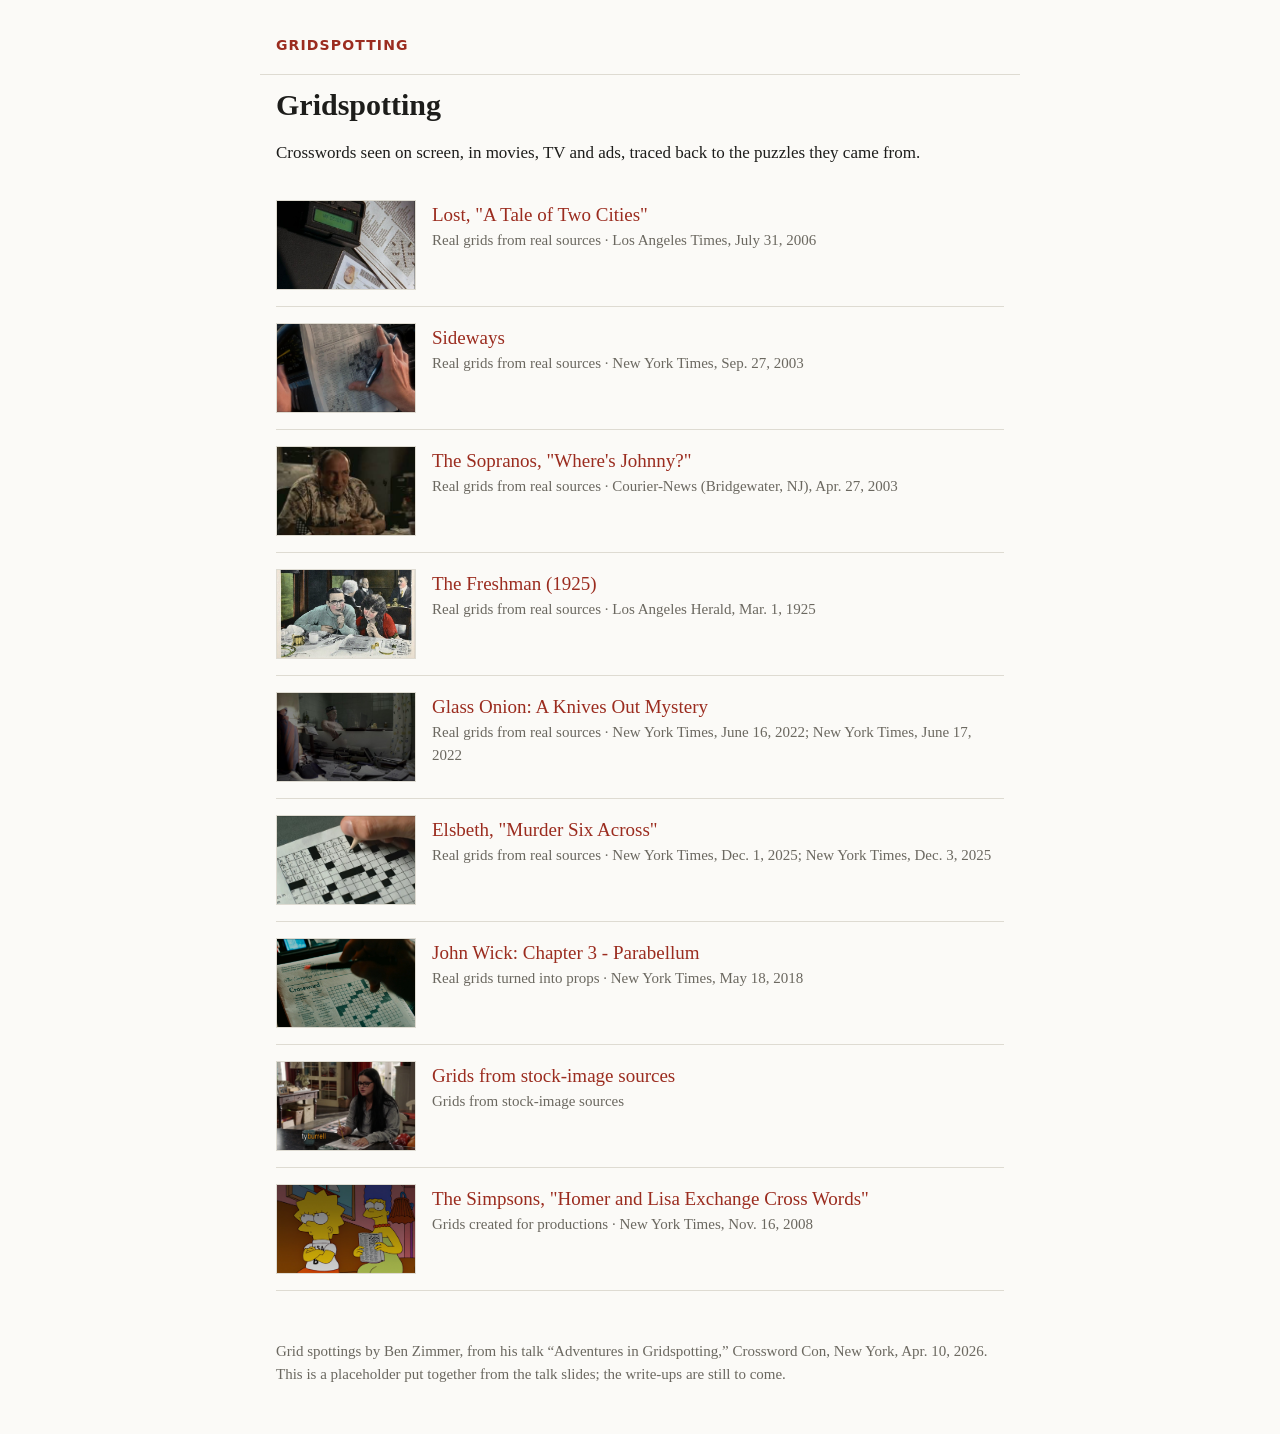
==== index.html @ f383eb67 "Gridspotting placeholder site from Ben Zimmer's Crossword Con 2026 slides Co-Authored-By: Claude Opu" ====
<!doctype html>
<html lang="en"><head><meta charset="utf-8">
<meta name="viewport" content="width=device-width, initial-scale=1">
<title>Gridspotting</title>
<link rel="stylesheet" href="style.css">
</head><body>
<header><a class="site" href="index.html">Gridspotting</a></header>
<main><h1>Gridspotting</h1><p>Crosswords seen on screen, in movies, TV and ads, traced back to the puzzles they came from.</p><ul class="posts"><li><img src="images/image35.jpg" alt="" loading="lazy"><div><a class="t" href="posts/lost-2006.html">Lost, &quot;A Tale of Two Cities&quot;</a><div class="meta">Real grids from real sources &middot; Los Angeles Times, July 31, 2006</div></div></li>
<li><img src="images/image15.jpg" alt="" loading="lazy"><div><a class="t" href="posts/sideways-2004.html">Sideways</a><div class="meta">Real grids from real sources &middot; New York Times, Sep. 27, 2003</div></div></li>
<li><img src="images/image5.jpg" alt="" loading="lazy"><div><a class="t" href="posts/sopranos-2004.html">The Sopranos, &quot;Where&#x27;s Johnny?&quot;</a><div class="meta">Real grids from real sources &middot; Courier-News (Bridgewater, NJ), Apr. 27, 2003</div></div></li>
<li><img src="images/image11.png" alt="" loading="lazy"><div><a class="t" href="posts/freshman-1925.html">The Freshman (1925)</a><div class="meta">Real grids from real sources &middot; Los Angeles Herald, Mar. 1, 1925</div></div></li>
<li><img src="images/image32.jpg" alt="" loading="lazy"><div><a class="t" href="posts/glass-onion-2022.html">Glass Onion: A Knives Out Mystery</a><div class="meta">Real grids from real sources &middot; New York Times, June 16, 2022; New York Times, June 17, 2022</div></div></li>
<li><img src="images/image22.png" alt="" loading="lazy"><div><a class="t" href="posts/elsbeth-2026.html">Elsbeth, &quot;Murder Six Across&quot;</a><div class="meta">Real grids from real sources &middot; New York Times, Dec. 1, 2025; New York Times, Dec. 3, 2025</div></div></li>
<li><img src="images/image9.png" alt="" loading="lazy"><div><a class="t" href="posts/john-wick-3.html">John Wick: Chapter 3 - Parabellum</a><div class="meta">Real grids turned into props &middot; New York Times, May 18, 2018</div></div></li>
<li><img src="images/image20.png" alt="" loading="lazy"><div><a class="t" href="posts/stock-grids.html">Grids from stock-image sources</a><div class="meta">Grids from stock-image sources</div></div></li>
<li><img src="images/image27.png" alt="" loading="lazy"><div><a class="t" href="posts/simpsons-2008.html">The Simpsons, &quot;Homer and Lisa Exchange Cross Words&quot;</a><div class="meta">Grids created for productions &middot; New York Times, Nov. 16, 2008</div></div></li></ul></main>
<footer>Grid spottings by Ben Zimmer, from his talk &ldquo;Adventures in Gridspotting,&rdquo;
Crossword Con, New York, Apr. 10, 2026. This is a placeholder put together from the talk
slides; the write-ups are still to come.</footer>
</body></html>
---- style.css ----
:root { --bg:#fbfaf7; --fg:#1d1d1b; --muted:#6b6860; --rule:#dedbd2; --accent:#9b2c1f; }
@media (prefers-color-scheme: dark) {
  :root { --bg:#161614; --fg:#ecebe6; --muted:#a29f96; --rule:#33322e; --accent:#e0806f; }
}
* { box-sizing: border-box; }
body { margin:0; background:var(--bg); color:var(--fg);
  font: 17px/1.55 Georgia, "Times New Roman", serif; }
main, header, footer { max-width: 760px; margin: 0 auto; padding: 0 16px; }
header { padding-top: 32px; border-bottom: 1px solid var(--rule); padding-bottom: 16px; }
header .site { font: 600 14px/1 system-ui, sans-serif; letter-spacing: .08em;
  text-transform: uppercase; color: var(--accent); text-decoration: none; }
h1 { font-size: 30px; line-height: 1.2; margin: 12px 0 4px; }
h2 { font-size: 22px; margin: 36px 0 8px; }
a { color: var(--accent); }
.meta, .note, footer { color: var(--muted); font-size: 15px; }
.kicker { font: 600 12px/1 system-ui, sans-serif; letter-spacing: .06em;
  text-transform: uppercase; color: var(--muted); }
figure { margin: 20px 0; }
figure img { width: 100%; height: auto; display: block; border: 1px solid var(--rule); }
.match { border-left: 3px solid var(--accent); padding: 4px 0 4px 14px; margin: 16px 0; }
ul.posts { list-style: none; padding: 0; }
ul.posts li { padding: 16px 0; border-bottom: 1px solid var(--rule); display: flex; gap: 16px; }
ul.posts img { width: 140px; height: 90px; object-fit: cover; flex: none; border: 1px solid var(--rule); }
ul.posts a.t { font-size: 19px; text-decoration: none; }
footer { padding: 32px 16px 48px; }
@media (max-width: 480px) { ul.posts img { width: 96px; height: 64px; } }
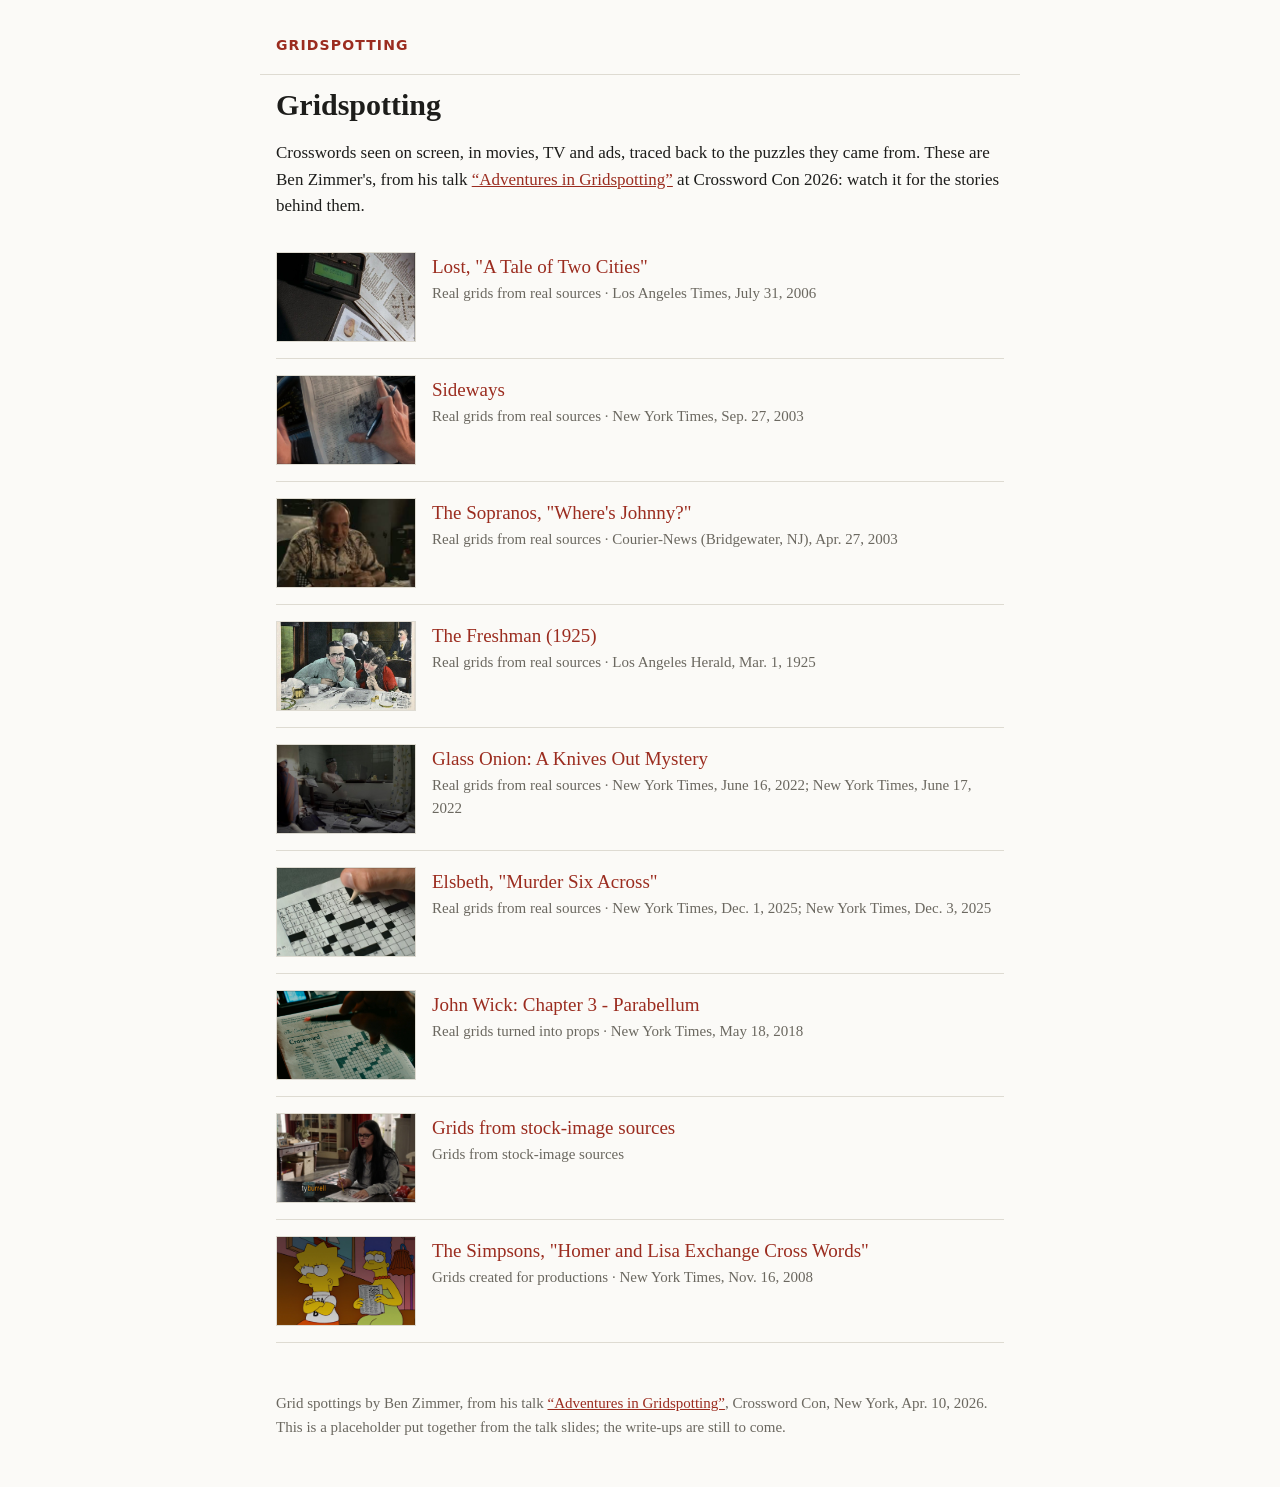
==== commit 62b02cf4: "Link Ben's Crossword Con talk Co-Authored-By: Claude Opus 5.5 <noreply@anthropic.com>" ====
--- a/index.html
+++ b/index.html
@@ -5,7 +5,7 @@
 <link rel="stylesheet" href="style.css">
 </head><body>
 <header><a class="site" href="index.html">Gridspotting</a></header>
-<main><h1>Gridspotting</h1><p>Crosswords seen on screen, in movies, TV and ads, traced back to the puzzles they came from.</p><ul class="posts"><li><img src="images/image35.jpg" alt="" loading="lazy"><div><a class="t" href="posts/lost-2006.html">Lost, &quot;A Tale of Two Cities&quot;</a><div class="meta">Real grids from real sources &middot; Los Angeles Times, July 31, 2006</div></div></li>
+<main><h1>Gridspotting</h1><p>Crosswords seen on screen, in movies, TV and ads, traced back to the puzzles they came from. These are Ben Zimmer's, from his talk <a href="https://www.youtube.com/watch?v=KkjbiKiHQyE">&ldquo;Adventures in Gridspotting&rdquo;</a> at Crossword Con 2026: watch it for the stories behind them.</p><ul class="posts"><li><img src="images/image35.jpg" alt="" loading="lazy"><div><a class="t" href="posts/lost-2006.html">Lost, &quot;A Tale of Two Cities&quot;</a><div class="meta">Real grids from real sources &middot; Los Angeles Times, July 31, 2006</div></div></li>
 <li><img src="images/image15.jpg" alt="" loading="lazy"><div><a class="t" href="posts/sideways-2004.html">Sideways</a><div class="meta">Real grids from real sources &middot; New York Times, Sep. 27, 2003</div></div></li>
 <li><img src="images/image5.jpg" alt="" loading="lazy"><div><a class="t" href="posts/sopranos-2004.html">The Sopranos, &quot;Where&#x27;s Johnny?&quot;</a><div class="meta">Real grids from real sources &middot; Courier-News (Bridgewater, NJ), Apr. 27, 2003</div></div></li>
 <li><img src="images/image11.png" alt="" loading="lazy"><div><a class="t" href="posts/freshman-1925.html">The Freshman (1925)</a><div class="meta">Real grids from real sources &middot; Los Angeles Herald, Mar. 1, 1925</div></div></li>
@@ -14,7 +14,7 @@
 <li><img src="images/image9.png" alt="" loading="lazy"><div><a class="t" href="posts/john-wick-3.html">John Wick: Chapter 3 - Parabellum</a><div class="meta">Real grids turned into props &middot; New York Times, May 18, 2018</div></div></li>
 <li><img src="images/image20.png" alt="" loading="lazy"><div><a class="t" href="posts/stock-grids.html">Grids from stock-image sources</a><div class="meta">Grids from stock-image sources</div></div></li>
 <li><img src="images/image27.png" alt="" loading="lazy"><div><a class="t" href="posts/simpsons-2008.html">The Simpsons, &quot;Homer and Lisa Exchange Cross Words&quot;</a><div class="meta">Grids created for productions &middot; New York Times, Nov. 16, 2008</div></div></li></ul></main>
-<footer>Grid spottings by Ben Zimmer, from his talk &ldquo;Adventures in Gridspotting,&rdquo;
+<footer>Grid spottings by Ben Zimmer, from his talk <a href="https://www.youtube.com/watch?v=KkjbiKiHQyE">&ldquo;Adventures in Gridspotting&rdquo;</a>,
 Crossword Con, New York, Apr. 10, 2026. This is a placeholder put together from the talk
 slides; the write-ups are still to come.</footer>
 </body></html>
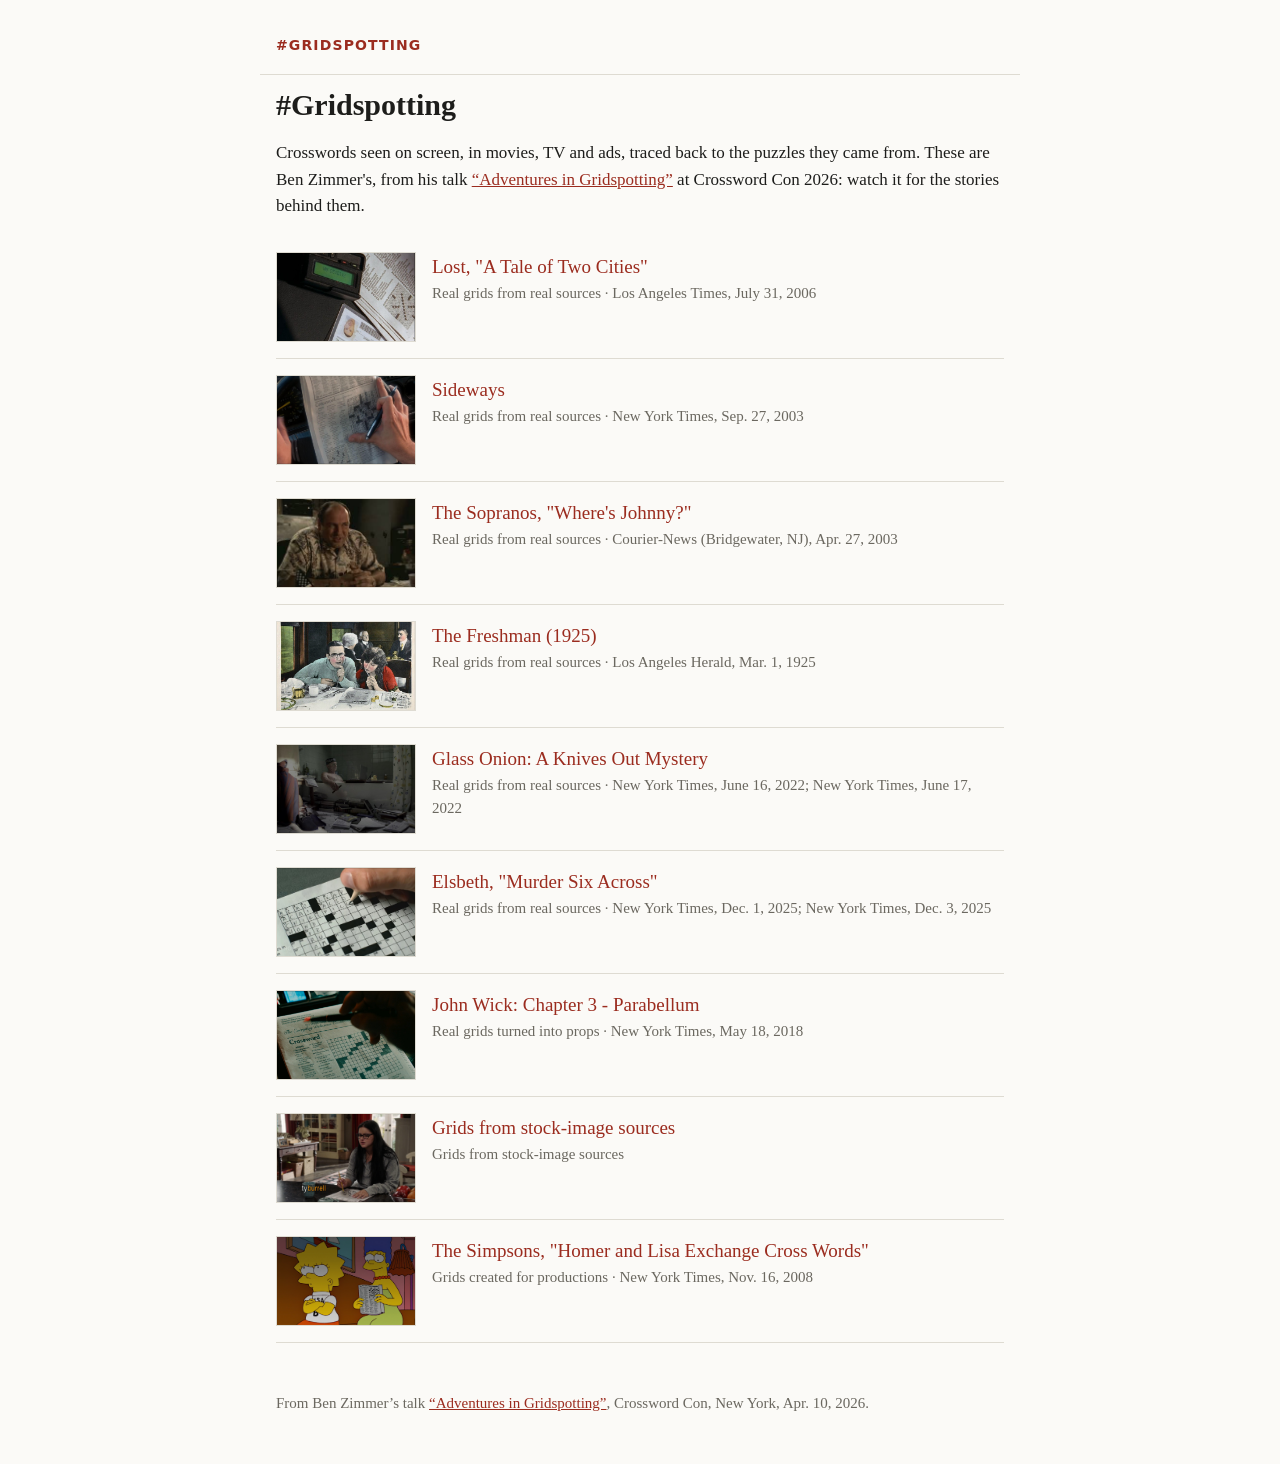
==== commit be1fcff8: "Title #Gridspotting; footer credits the talk only Co-Authored-By: Claude Opus 5.5 <noreply@anthropic" ====
--- a/index.html
+++ b/index.html
@@ -1,11 +1,11 @@
 <!doctype html>
 <html lang="en"><head><meta charset="utf-8">
 <meta name="viewport" content="width=device-width, initial-scale=1">
-<title>Gridspotting</title>
+<title>#Gridspotting</title>
 <link rel="stylesheet" href="style.css">
 </head><body>
-<header><a class="site" href="index.html">Gridspotting</a></header>
-<main><h1>Gridspotting</h1><p>Crosswords seen on screen, in movies, TV and ads, traced back to the puzzles they came from. These are Ben Zimmer's, from his talk <a href="https://www.youtube.com/watch?v=KkjbiKiHQyE">&ldquo;Adventures in Gridspotting&rdquo;</a> at Crossword Con 2026: watch it for the stories behind them.</p><ul class="posts"><li><img src="images/image35.jpg" alt="" loading="lazy"><div><a class="t" href="posts/lost-2006.html">Lost, &quot;A Tale of Two Cities&quot;</a><div class="meta">Real grids from real sources &middot; Los Angeles Times, July 31, 2006</div></div></li>
+<header><a class="site" href="index.html">#Gridspotting</a></header>
+<main><h1>#Gridspotting</h1><p>Crosswords seen on screen, in movies, TV and ads, traced back to the puzzles they came from. These are Ben Zimmer's, from his talk <a href="https://www.youtube.com/watch?v=KkjbiKiHQyE">&ldquo;Adventures in Gridspotting&rdquo;</a> at Crossword Con 2026: watch it for the stories behind them.</p><ul class="posts"><li><img src="images/image35.jpg" alt="" loading="lazy"><div><a class="t" href="posts/lost-2006.html">Lost, &quot;A Tale of Two Cities&quot;</a><div class="meta">Real grids from real sources &middot; Los Angeles Times, July 31, 2006</div></div></li>
 <li><img src="images/image15.jpg" alt="" loading="lazy"><div><a class="t" href="posts/sideways-2004.html">Sideways</a><div class="meta">Real grids from real sources &middot; New York Times, Sep. 27, 2003</div></div></li>
 <li><img src="images/image5.jpg" alt="" loading="lazy"><div><a class="t" href="posts/sopranos-2004.html">The Sopranos, &quot;Where&#x27;s Johnny?&quot;</a><div class="meta">Real grids from real sources &middot; Courier-News (Bridgewater, NJ), Apr. 27, 2003</div></div></li>
 <li><img src="images/image11.png" alt="" loading="lazy"><div><a class="t" href="posts/freshman-1925.html">The Freshman (1925)</a><div class="meta">Real grids from real sources &middot; Los Angeles Herald, Mar. 1, 1925</div></div></li>
@@ -14,7 +14,6 @@
 <li><img src="images/image9.png" alt="" loading="lazy"><div><a class="t" href="posts/john-wick-3.html">John Wick: Chapter 3 - Parabellum</a><div class="meta">Real grids turned into props &middot; New York Times, May 18, 2018</div></div></li>
 <li><img src="images/image20.png" alt="" loading="lazy"><div><a class="t" href="posts/stock-grids.html">Grids from stock-image sources</a><div class="meta">Grids from stock-image sources</div></div></li>
 <li><img src="images/image27.png" alt="" loading="lazy"><div><a class="t" href="posts/simpsons-2008.html">The Simpsons, &quot;Homer and Lisa Exchange Cross Words&quot;</a><div class="meta">Grids created for productions &middot; New York Times, Nov. 16, 2008</div></div></li></ul></main>
-<footer>Grid spottings by Ben Zimmer, from his talk <a href="https://www.youtube.com/watch?v=KkjbiKiHQyE">&ldquo;Adventures in Gridspotting&rdquo;</a>,
-Crossword Con, New York, Apr. 10, 2026. This is a placeholder put together from the talk
-slides; the write-ups are still to come.</footer>
+<footer>From Ben Zimmer&rsquo;s talk <a href="https://www.youtube.com/watch?v=KkjbiKiHQyE">&ldquo;Adventures in Gridspotting&rdquo;</a>,
+Crossword Con, New York, Apr. 10, 2026.</footer>
 </body></html>
